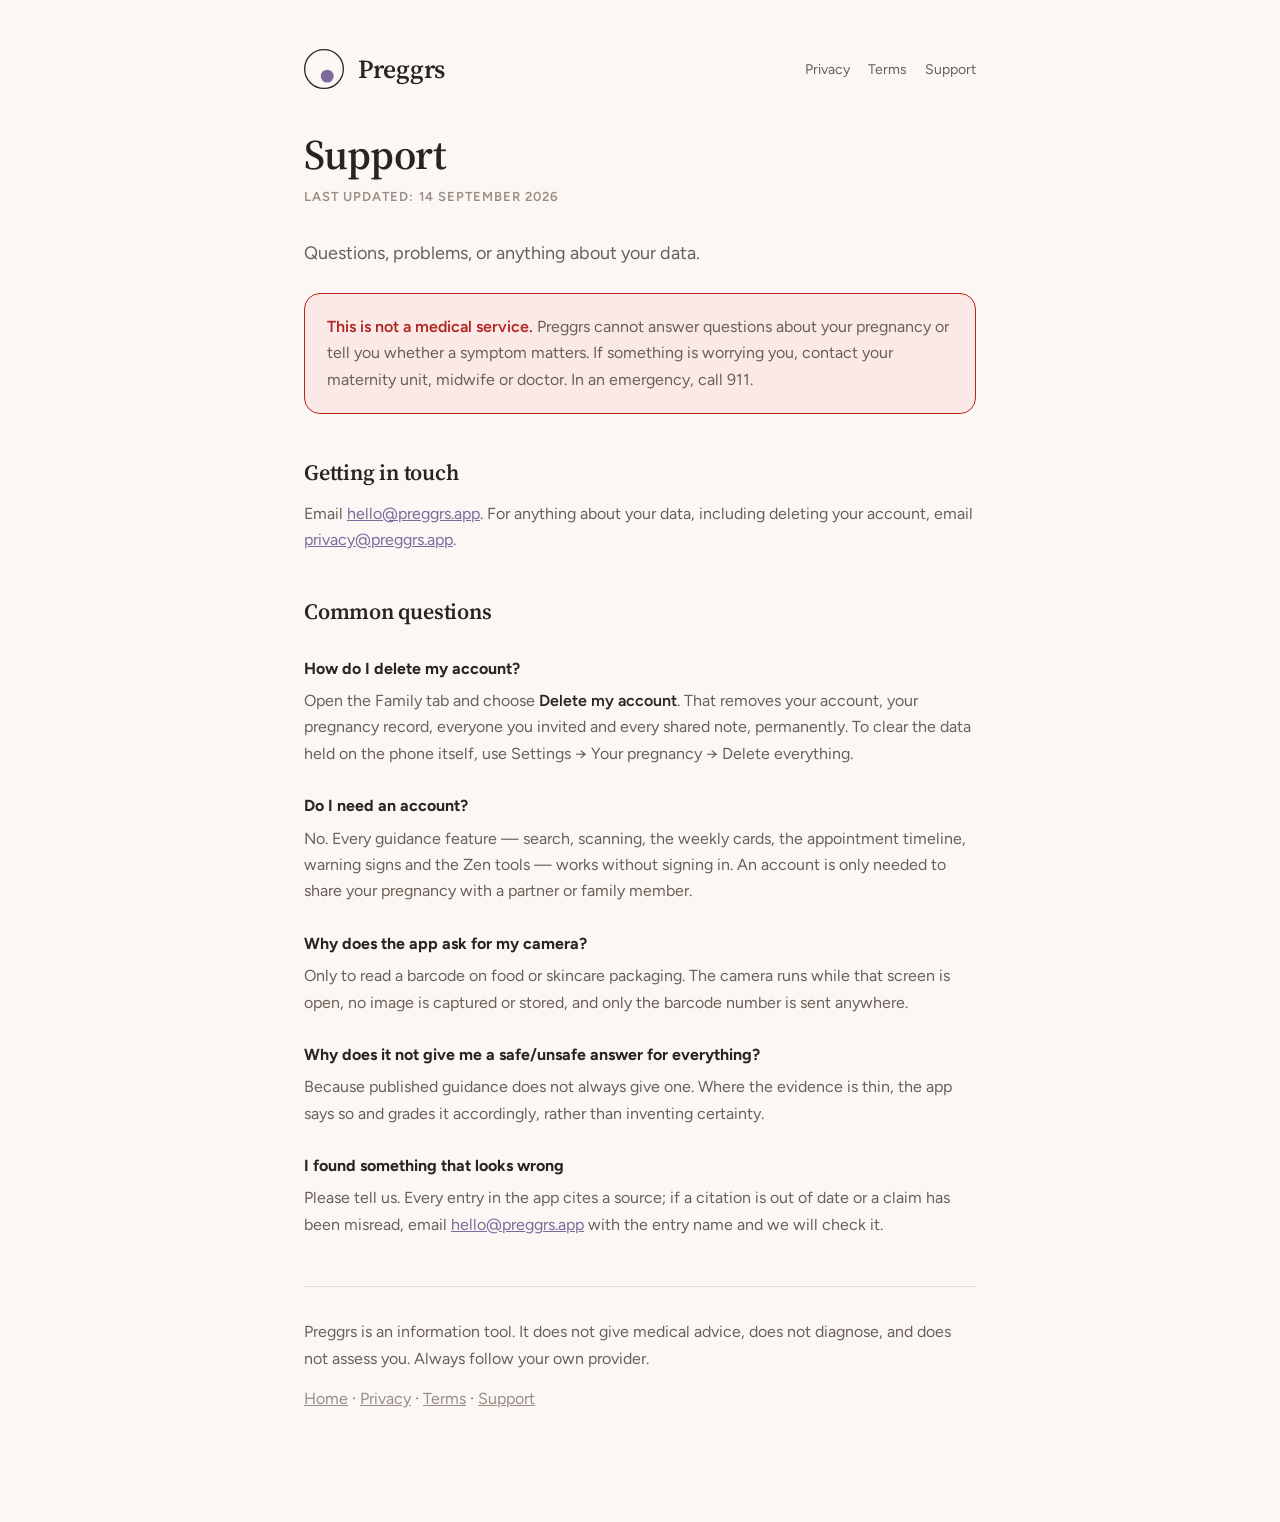
==== support.html @ a5258edd "Public pages for Preggrs Privacy policy, terms and support, served by GitHub Pages. Both stores reje" ====
<!doctype html>
<html lang="en">
<head>
<meta charset="utf-8">
<meta name="viewport" content="width=device-width, initial-scale=1">
<title>Support — Preggrs</title>
<meta name="description" content="Preggrs is an evidence-first pregnancy reference app. Every claim carries a strength-of-evidence grade and a citation to published US guidance.">
<link rel="preconnect" href="https://fonts.googleapis.com">
<link rel="preconnect" href="https://fonts.gstatic.com" crossorigin>
<link rel="stylesheet" href="https://fonts.googleapis.com/css2?family=Source+Serif+4:opsz,wght@8..60,400;8..60,600&family=Figtree:wght@400;600;700&display=swap">
<link rel="stylesheet" href="style.css">
</head>
<body>
<div class="wrap">
<header>
  <svg viewBox="0 0 62 62" role="img" aria-label="Preggrs">
    <circle cx="31" cy="31" r="30" fill="none" stroke="currentColor" stroke-width="2"/>
    <circle cx="36" cy="42" r="10" fill="var(--accent)"/>
  </svg>
  <a class="name" href="index.html">Preggrs</a>
  <nav>
    <a href="privacy.html">Privacy</a>
    <a href="terms.html">Terms</a>
    <a href="support.html">Support</a>
  </nav>
</header>

<h1>Support</h1>
<p class="updated">Last updated: 14 September 2026</p>
<p class="lede">Questions, problems, or anything about your data.</p>

<div class="callout urgent">
  <p><strong>This is not a medical service.</strong> Preggrs cannot answer questions about your
  pregnancy or tell you whether a symptom matters. If something is worrying you, contact your
  maternity unit, midwife or doctor. In an emergency, call 911.</p>
</div>

<h2>Getting in touch</h2>
<p>Email <a href="mailto:hello@preggrs.app">hello@preggrs.app</a>. For anything about your data,
including deleting your account, email <a href="mailto:privacy@preggrs.app">privacy@preggrs.app</a>.</p>

<h2>Common questions</h2>

<h3>How do I delete my account?</h3>
<p>Open the Family tab and choose <strong>Delete my account</strong>. That removes your account,
your pregnancy record, everyone you invited and every shared note, permanently. To clear the data
held on the phone itself, use Settings → Your pregnancy → Delete everything.</p>

<h3>Do I need an account?</h3>
<p>No. Every guidance feature — search, scanning, the weekly cards, the appointment timeline,
warning signs and the Zen tools — works without signing in. An account is only needed to share
your pregnancy with a partner or family member.</p>

<h3>Why does the app ask for my camera?</h3>
<p>Only to read a barcode on food or skincare packaging. The camera runs while that screen is
open, no image is captured or stored, and only the barcode number is sent anywhere.</p>

<h3>Why does it not give me a safe/unsafe answer for everything?</h3>
<p>Because published guidance does not always give one. Where the evidence is thin, the app says
so and grades it accordingly, rather than inventing certainty.</p>

<h3>I found something that looks wrong</h3>
<p>Please tell us. Every entry in the app cites a source; if a citation is out of date or a claim
has been misread, email <a href="mailto:hello@preggrs.app">hello@preggrs.app</a> with the entry
name and we will check it.</p>

<hr>
<footer>
  <p>Preggrs is an information tool. It does not give medical advice, does not diagnose, and does not assess you. Always follow your own provider.</p>
  <p><a href="index.html">Home</a> · <a href="privacy.html">Privacy</a> · <a href="terms.html">Terms</a> · <a href="support.html">Support</a></p>
</footer>
</div>
</body>
</html>
---- style.css ----
/* Preggrs public pages. Same tokens as the app: src/theme/index.ts */
:root {
  --bg: #FBF7F4;
  --surface: #FFFFFF;
  --border: #E6DCD3;
  --text: #2A2320;
  --muted: #6B5F57;
  --faint: #9A8C82;
  --accent: #7C6A9C;
  --urgent: #B3261E;
  --urgent-bg: #FBE9E7;
}
@media (prefers-color-scheme: dark) {
  :root {
    --bg: #16130F; --surface: #211C18; --border: #3B332C;
    --text: #F2EBE4; --muted: #B8AB9F; --faint: #8A7C71;
    --accent: #B7A5D6; --urgent: #FF8A80; --urgent-bg: #3A1D1A;
  }
}

*, *::before, *::after { box-sizing: border-box; }
body {
  margin: 0;
  background: var(--bg);
  color: var(--text);
  font-family: Figtree, -apple-system, BlinkMacSystemFont, "Segoe UI", system-ui, sans-serif;
  line-height: 1.65;
  -webkit-font-smoothing: antialiased;
}
.wrap { max-width: 720px; margin: 0 auto; padding: 48px 24px 96px; }

header { display: flex; align-items: center; gap: 14px; margin-bottom: 40px; }
header svg { width: 40px; height: 40px; flex: none; color: var(--text); }
header .name {
  font-family: "Source Serif 4", Georgia, serif;
  font-size: 26px; font-weight: 600; letter-spacing: -0.01em;
  color: var(--text); text-decoration: none;
}
header nav { margin-left: auto; display: flex; gap: 18px; }
header nav a { font-size: 14px; color: var(--muted); text-decoration: none; }
header nav a:hover, header nav a:focus-visible { color: var(--accent); }

h1 {
  font-family: "Source Serif 4", Georgia, serif;
  font-size: clamp(30px, 5vw, 42px); font-weight: 600;
  letter-spacing: -0.02em; line-height: 1.12; margin: 0 0 8px;
  text-wrap: balance;
}
h2 {
  font-family: "Source Serif 4", Georgia, serif;
  font-size: 22px; font-weight: 600; letter-spacing: -0.01em;
  margin: 40px 0 10px; text-wrap: balance;
}
h3 { font-size: 16px; font-weight: 700; margin: 26px 0 6px; }
p, li { color: var(--muted); font-size: 16px; }
p { margin: 0 0 14px; }
ul { padding-left: 20px; margin: 0 0 16px; }
li { margin-bottom: 7px; }
strong { color: var(--text); font-weight: 600; }
a { color: var(--accent); }
.updated {
  font-size: 13px; color: var(--faint); margin: 0 0 32px;
  text-transform: uppercase; letter-spacing: 0.08em; font-weight: 600;
}
.lede { font-size: 18px; color: var(--muted); max-width: 56ch; }
.callout {
  border: 1px solid var(--border); background: var(--surface);
  border-radius: 16px; padding: 20px 22px; margin: 24px 0;
}
.callout.urgent { border-color: var(--urgent); background: var(--urgent-bg); }
.callout.urgent strong { color: var(--urgent); }
.callout :last-child { margin-bottom: 0; }
hr { border: 0; border-top: 1px solid var(--border); margin: 48px 0 32px; }
footer { font-size: 13px; color: var(--faint); }
footer a { color: var(--faint); }
:focus-visible { outline: 2px solid var(--accent); outline-offset: 3px; border-radius: 3px; }
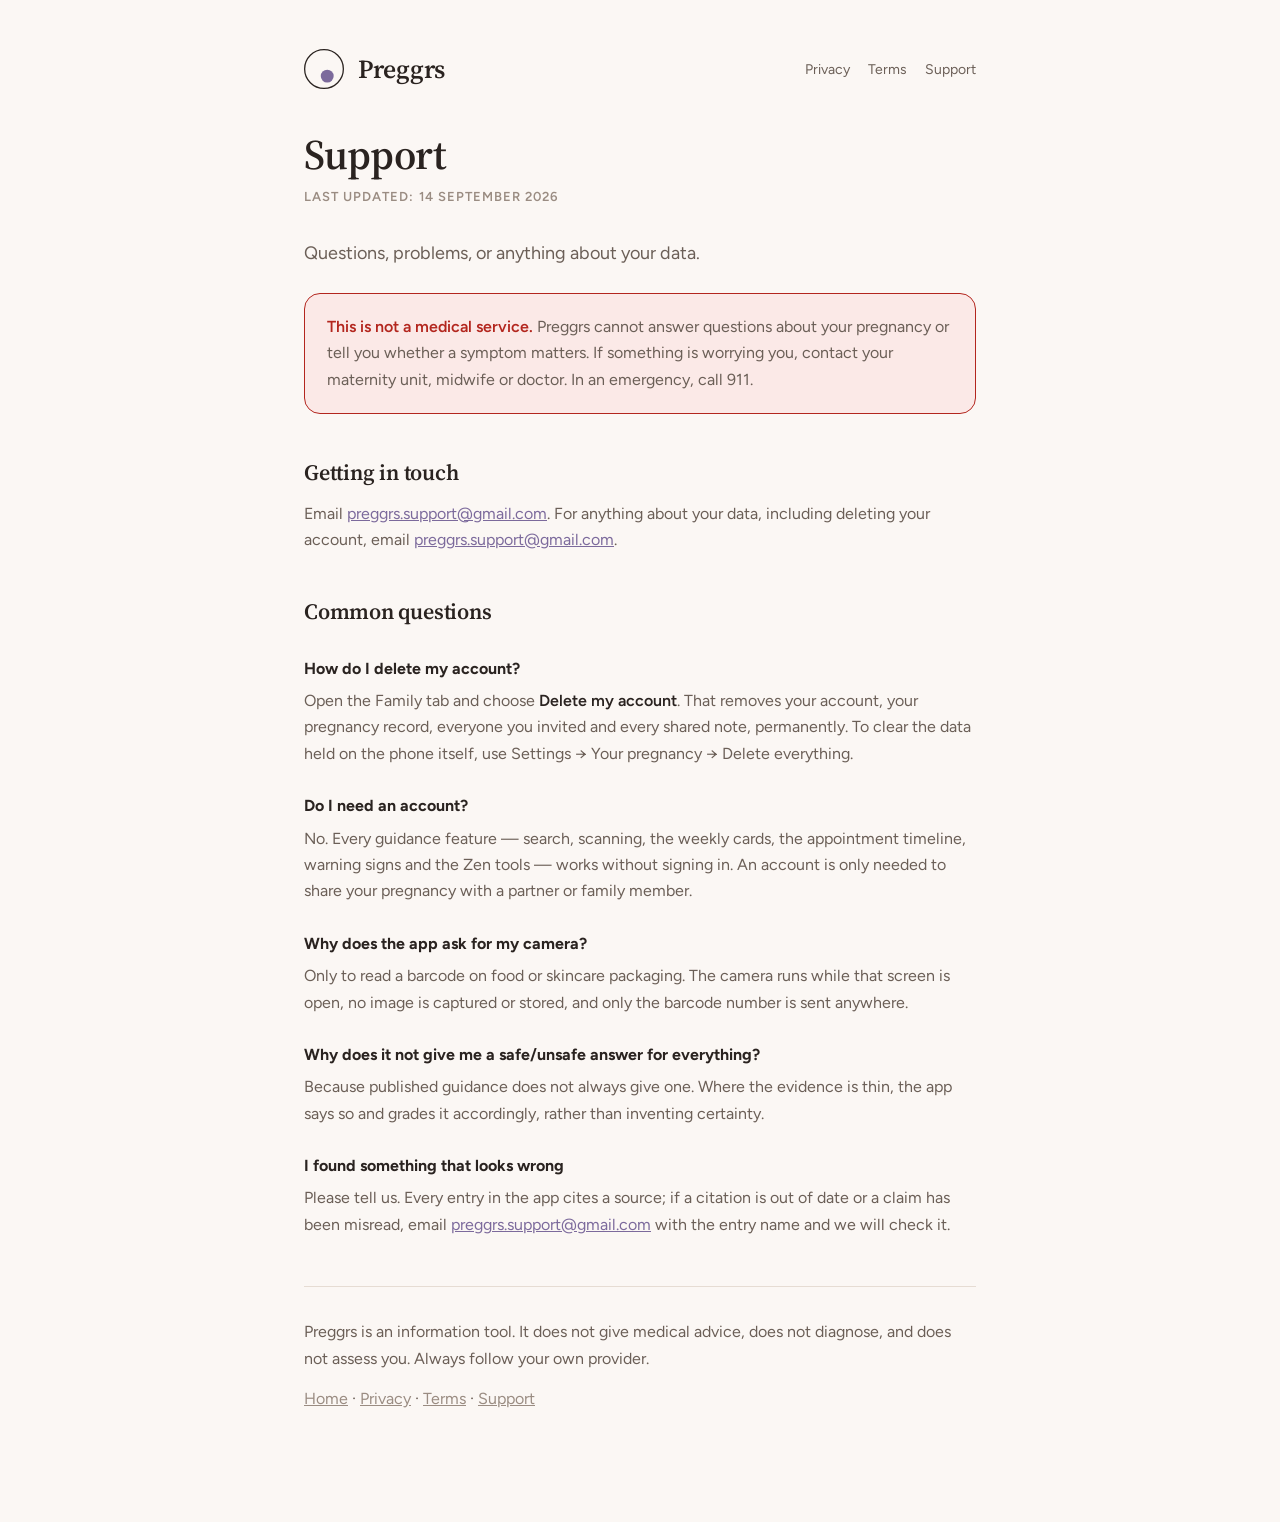
==== commit f22acc8a: "Point support at a reachable mailbox hello@preggrs.app and privacy@preggrs.app were never real — the" ====
--- a/support.html
+++ b/support.html
@@ -36,8 +36,8 @@
 </div>
 
 <h2>Getting in touch</h2>
-<p>Email <a href="mailto:hello@preggrs.app">hello@preggrs.app</a>. For anything about your data,
-including deleting your account, email <a href="mailto:privacy@preggrs.app">privacy@preggrs.app</a>.</p>
+<p>Email <a href="mailto:preggrs.support@gmail.com">preggrs.support@gmail.com</a>. For anything about your data,
+including deleting your account, email <a href="mailto:preggrs.support@gmail.com">preggrs.support@gmail.com</a>.</p>
 
 <h2>Common questions</h2>
 
@@ -61,7 +61,7 @@
 
 <h3>I found something that looks wrong</h3>
 <p>Please tell us. Every entry in the app cites a source; if a citation is out of date or a claim
-has been misread, email <a href="mailto:hello@preggrs.app">hello@preggrs.app</a> with the entry
+has been misread, email <a href="mailto:preggrs.support@gmail.com">preggrs.support@gmail.com</a> with the entry
 name and we will check it.</p>
 
 <hr>
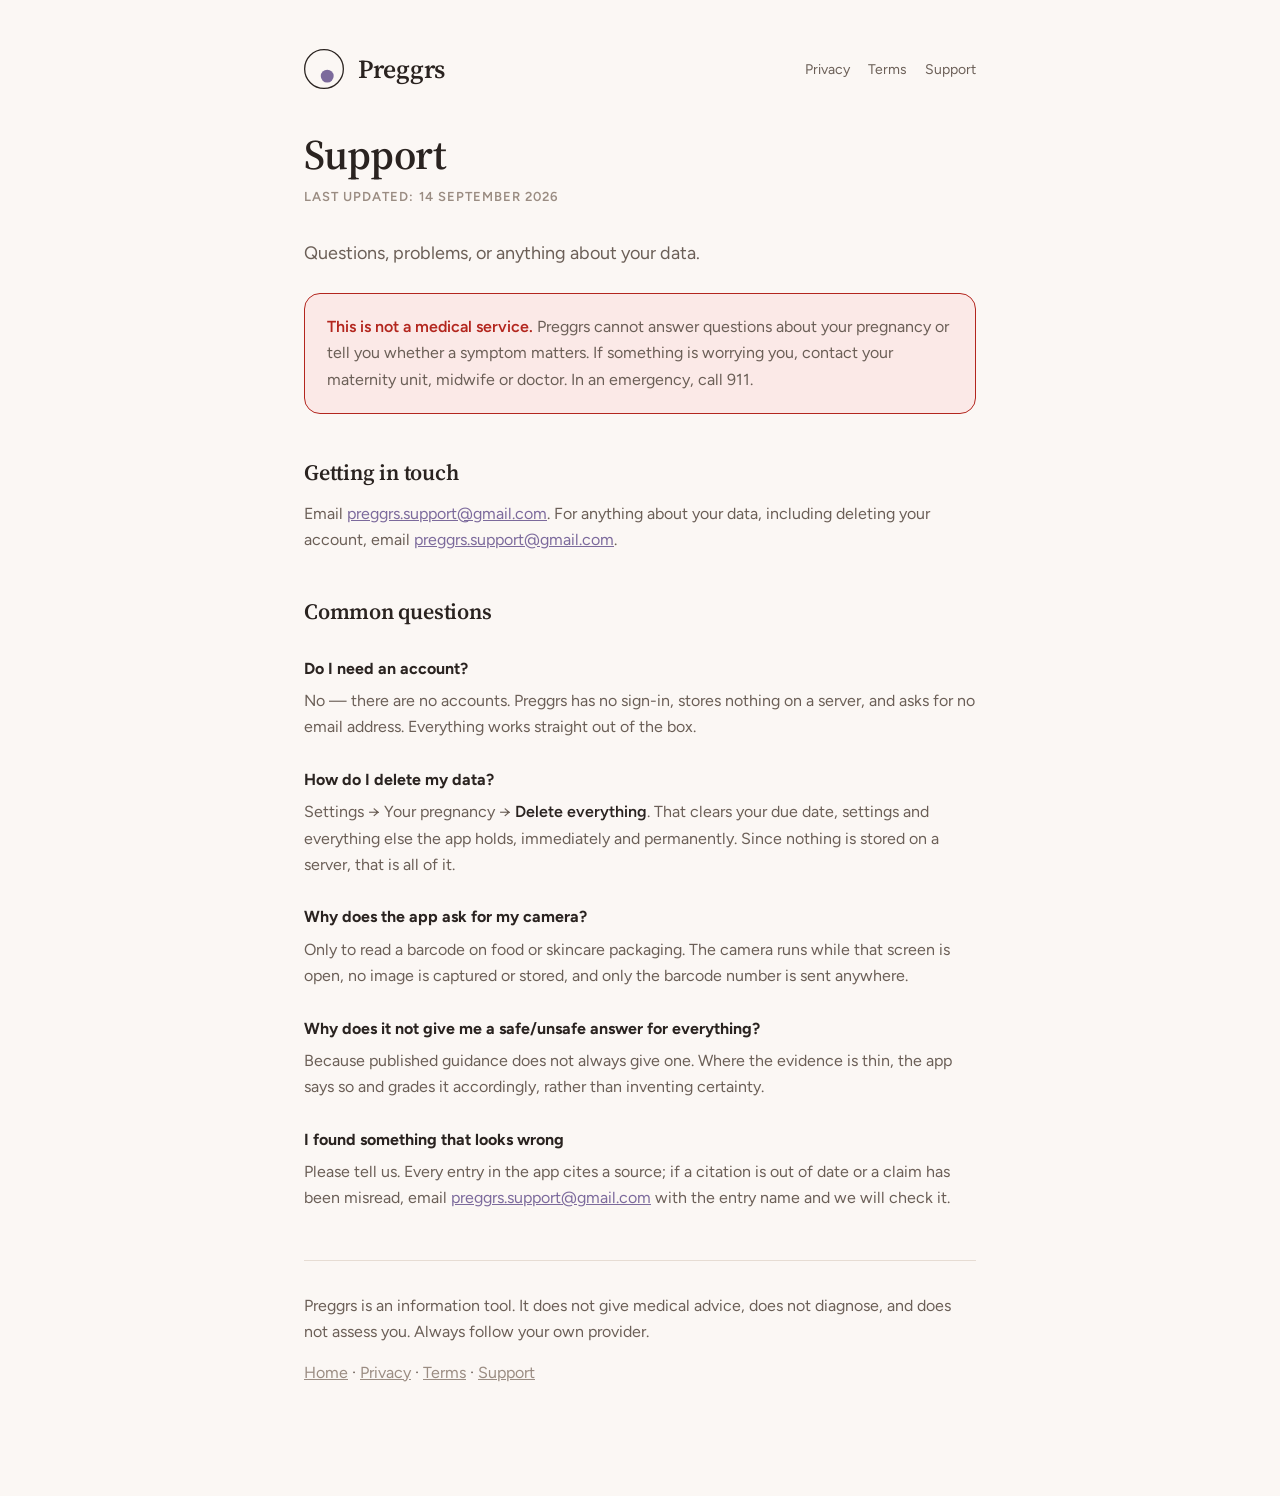
==== commit 968ef633: "Support page: no accounts in v1 The app has no sign-in, so the deletion instructions pointed at a ta" ====
--- a/support.html
+++ b/support.html
@@ -41,15 +41,14 @@
 
 <h2>Common questions</h2>
 
-<h3>How do I delete my account?</h3>
-<p>Open the Family tab and choose <strong>Delete my account</strong>. That removes your account,
-your pregnancy record, everyone you invited and every shared note, permanently. To clear the data
-held on the phone itself, use Settings → Your pregnancy → Delete everything.</p>
+<h3>Do I need an account?</h3>
+<p>No — there are no accounts. Preggrs has no sign-in, stores nothing on a server, and asks for
+no email address. Everything works straight out of the box.</p>
 
-<h3>Do I need an account?</h3>
-<p>No. Every guidance feature — search, scanning, the weekly cards, the appointment timeline,
-warning signs and the Zen tools — works without signing in. An account is only needed to share
-your pregnancy with a partner or family member.</p>
+<h3>How do I delete my data?</h3>
+<p>Settings → Your pregnancy → <strong>Delete everything</strong>. That clears your due date,
+settings and everything else the app holds, immediately and permanently. Since nothing is stored
+on a server, that is all of it.</p>
 
 <h3>Why does the app ask for my camera?</h3>
 <p>Only to read a barcode on food or skincare packaging. The camera runs while that screen is
